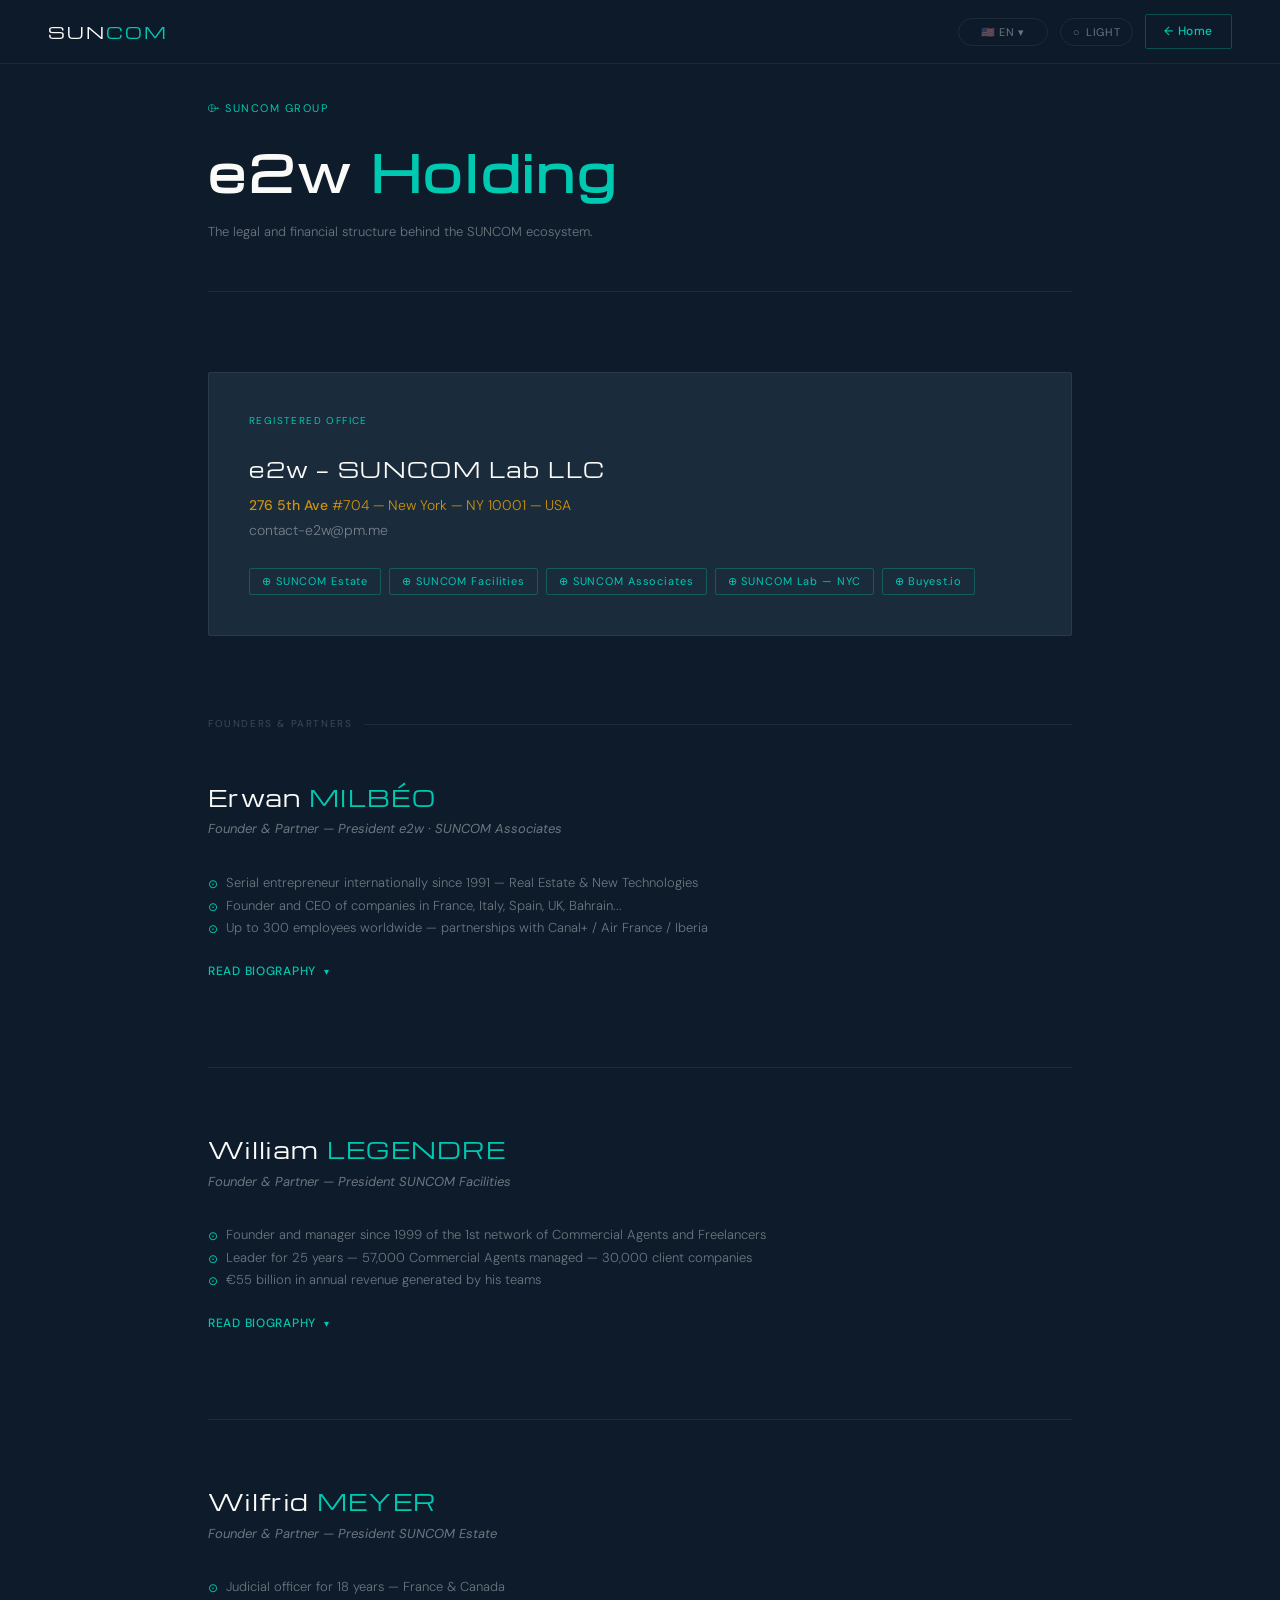
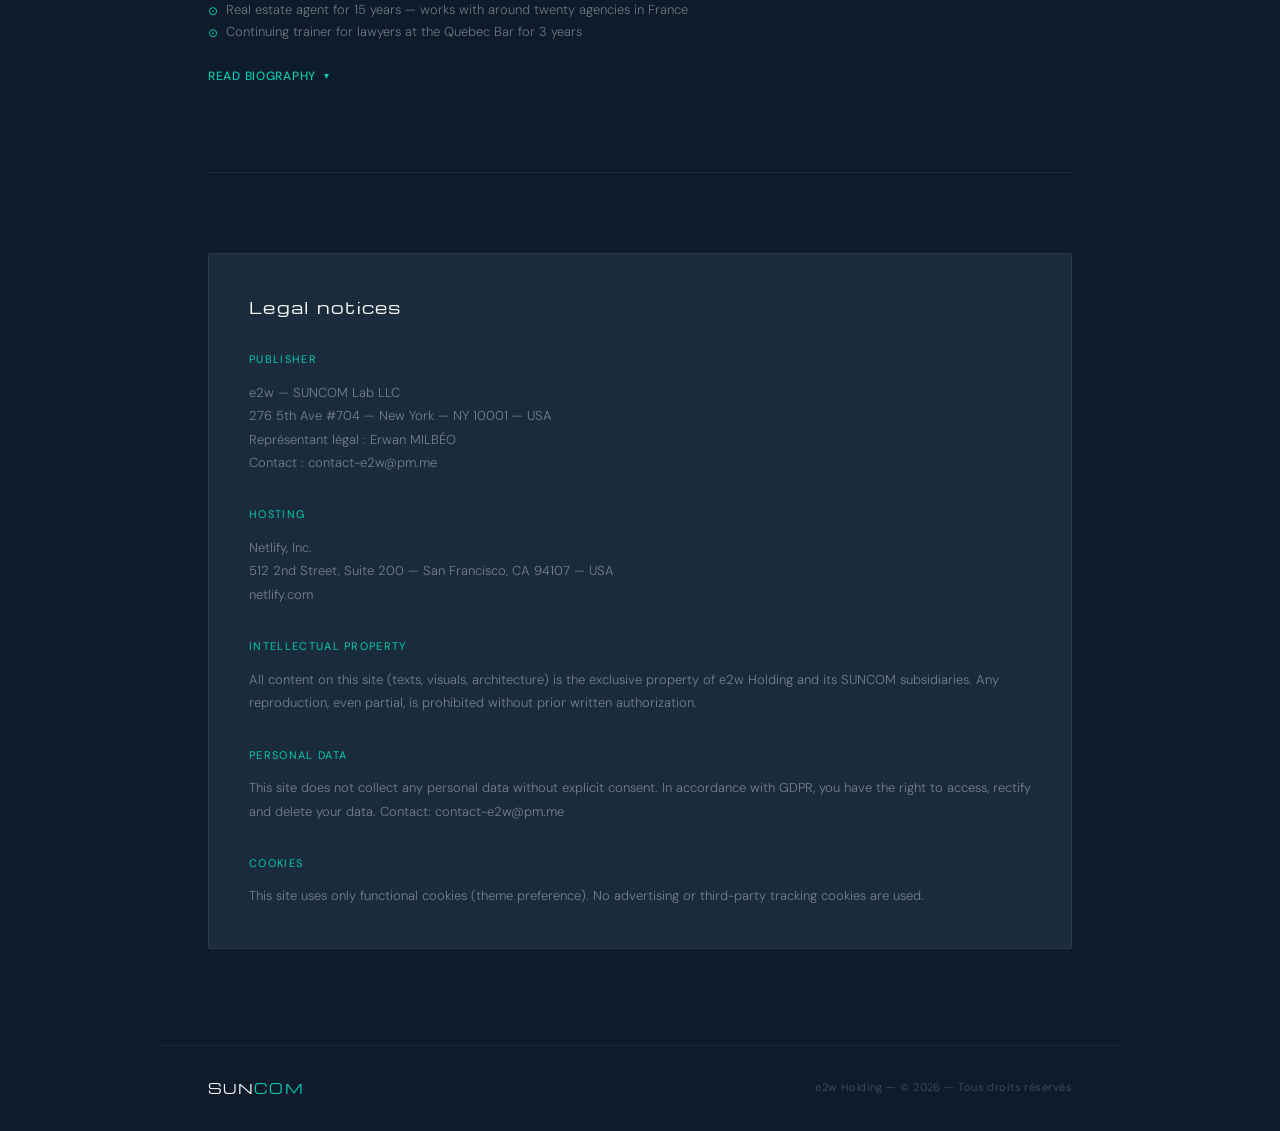
==== about.html @ 785fb731 "Fix widget Buyest localhost→prod, langue par défaut EN, support ?lang= en URL Co-Authored-By: Claude" ====
<!DOCTYPE html>
<html lang="fr">
<head>
<meta charset="UTF-8">
<meta name="viewport" content="width=device-width, initial-scale=1.0">
<title>SUNCOM — À propos · e2w Holding</title>
<link href="https://fonts.googleapis.com/css2?family=Michroma&family=DM+Sans:wght@300;400;500&family=Orbitron:wght@300;400&display=swap" rel="stylesheet">
<style>
  *, *::before, *::after { box-sizing: border-box; margin: 0; padding: 0; }

  :root {
    --bg: #FAFAF8; --bg-bloc: #FAFAF8; --bg-nav: rgba(250,250,248,0.92);
    --border: rgba(0,0,0,0.08); --text: #0D1B2A; --text-sub: #6B6A65;
    --text-muted: #C8C7C2; --footer-meta: #C8C7C2;
  }
  body.dark {
    --bg: #0D1B2A; --bg-bloc: #1A2B3C; --bg-nav: rgba(13,27,42,0.95);
    --border: rgba(255,255,255,0.07); --text: #FAFAF8;
    --text-sub: rgba(255,255,255,0.4); --text-muted: rgba(255,255,255,0.2);
    --footer-meta: rgba(255,255,255,0.2);
  }

  html { scroll-behavior: smooth; }
  body { font-family: 'DM Sans', sans-serif; background: var(--bg); color: var(--text); font-size: 15px; line-height: 1.6; overflow-x: hidden; transition: background 0.4s, color 0.4s; }

  /* NAV */
  nav { position: fixed; top: 0; left: 0; right: 0; z-index: 100; padding: 0 3rem; height: 64px; display: flex; align-items: center; justify-content: space-between; background: var(--bg-nav); backdrop-filter: blur(12px); border-bottom: 1px solid var(--border); transition: background 0.4s, border-color 0.4s; }
  .nav-logo { font-family: 'Michroma', sans-serif; font-size: 16px; letter-spacing: 0.12em; color: var(--text); text-decoration: none; transition: color 0.4s; }
  .nav-logo span { color: #00C9B1; }
  .nav-right { display: flex; align-items: center; gap: 12px; }
  .theme-toggle { display: flex; align-items: center; gap: 6px; font-size: 11px; letter-spacing: 0.06em; text-transform: uppercase; color: var(--text-sub); cursor: pointer; border: 1px solid var(--border); padding: 6px 12px; border-radius: 20px; background: transparent; transition: all 0.2s; font-family: 'DM Sans', sans-serif; }
  .theme-toggle:hover { border-color: #00C9B1; color: #00C9B1; }
  .nav-back { font-size: 12px; font-weight: 500; letter-spacing: 0.05em; color: var(--text); text-decoration: none; border: 1px solid var(--border); padding: 7px 18px; border-radius: 2px; transition: all 0.2s; }
  body.dark .nav-back { color: #00C9B1; border-color: rgba(0,201,177,0.3); }
  body.dark .nav-back:hover { background: rgba(0,201,177,0.1); border-color: #00C9B1; }

  /* LAYOUT */
  .page { max-width: 960px; margin: 0 auto; padding: 100px 3rem 6rem; }

  /* HEADER PAGE */
  .page-header { margin-bottom: 5rem; border-bottom: 1px solid var(--border); padding-bottom: 3rem; }
  .page-eyebrow { font-size: 11px; letter-spacing: 0.14em; text-transform: uppercase; color: #00C9B1; margin-bottom: 1rem; }
  .page-title { font-family: 'Michroma', sans-serif; font-size: clamp(28px, 5vw, 48px); letter-spacing: 0.06em; color: var(--text); margin-bottom: 0.75rem; transition: color 0.4s; }
  .page-title span { color: #00C9B1; }
  .page-sub { font-size: 13px; color: var(--text-sub); font-weight: 300; }

  /* E2W BLOC */
  .e2w-bloc { background: var(--bg-bloc); border: 1px solid var(--border); border-radius: 2px; padding: 2.5rem; margin-bottom: 5rem; transition: background 0.4s, border-color 0.4s; }
  .e2w-label { font-size: 10px; letter-spacing: 0.14em; text-transform: uppercase; color: #00C9B1; margin-bottom: 1.5rem; }
  .e2w-name { font-family: 'Michroma', sans-serif; font-size: 20px; letter-spacing: 0.08em; color: var(--text); margin-bottom: 0.5rem; }
  .e2w-address { font-size: 14px; color: var(--text-sub); font-weight: 300; margin-bottom: 1.5rem; line-height: 1.8; }
  .e2w-address strong { color: var(--text); font-weight: 500; }
  .e2w-tags { display: flex; flex-wrap: wrap; gap: 8px; }
  .e2w-tag { font-size: 11px; letter-spacing: 0.08em; color: #00C9B1; border: 1px solid rgba(0,201,177,0.3); padding: 4px 12px; border-radius: 2px; }

  /* SECTION TITLE */
  .section-label { font-size: 10px; letter-spacing: 0.16em; text-transform: uppercase; color: var(--text-muted); margin-bottom: 3rem; display: flex; align-items: center; gap: 12px; transition: color 0.4s; }
  .section-label::after { content: ''; flex: 1; height: 1px; background: var(--border); }

  /* TEAM MEMBER */
  .member { margin-bottom: 4rem; padding-bottom: 4rem; border-bottom: 1px solid var(--border); }
  .member:last-child { border-bottom: none; }
  .member-header { margin-bottom: 2rem; }
  .member-name { font-family: 'Michroma', sans-serif; font-size: 22px; letter-spacing: 0.06em; color: var(--text); margin-bottom: 4px; transition: color 0.4s; }
  .member-name span { color: #00C9B1; }
  .member-role { font-size: 13px; color: var(--text-sub); font-style: italic; margin-bottom: 1.25rem; }
  .member-bullets { margin-bottom: 1.5rem; }
  .member-bullet { font-size: 13px; color: var(--text-sub); font-weight: 300; line-height: 1.7; display: flex; gap: 8px; }
  .member-bullet::before { content: '⊙'; color: #00C9B1; font-size: 12px; margin-top: 2px; flex-shrink: 0; }

  /* BIO */
  .bio-toggle { font-size: 12px; font-weight: 500; letter-spacing: 0.06em; text-transform: uppercase; color: #00C9B1; background: none; border: none; cursor: pointer; display: flex; align-items: center; gap: 8px; padding: 0; font-family: 'DM Sans', sans-serif; margin-bottom: 1.5rem; }
  .bio-toggle::after { content: '▾'; font-size: 10px; transition: transform 0.3s; }
  .bio-toggle.open::after { transform: rotate(180deg); }
  .bio-content { display: none; }
  .bio-body p { font-size: 13.5px; font-weight: 300; color: rgba(255,255,255,0.65); line-height: 1.8; margin-bottom: 1rem; transition: color 0.4s; }
  body:not(.dark) .bio-body p { color: rgba(13,27,42,0.7); }
  .bio-content.open { display: block; }
  .bio-history-title { font-size: 16px; font-weight: 500; color: var(--text); margin-bottom: 1rem; transition: color 0.4s; }
  .bio-history-title::before { content: '⌱ '; color: #00C9B1; }
  .bio-text { font-size: 13.5px; font-weight: 300; color: var(--text-sub); line-height: 1.8; margin-bottom: 1rem; transition: color 0.4s; }
  .bio-quote { font-size: 13px; font-style: italic; color: var(--text-muted); border-left: 2px solid #00C9B1; padding-left: 1rem; margin-top: 1.5rem; transition: color 0.4s; }

  /* LEGAL */
  .legal-bloc { background: var(--bg-bloc); border: 1px solid var(--border); border-radius: 2px; padding: 2.5rem; margin-top: 5rem; transition: background 0.4s, border-color 0.4s; }
  .legal-title { font-family: 'Michroma', sans-serif; font-size: 16px; letter-spacing: 0.08em; color: var(--text); margin-bottom: 2rem; transition: color 0.4s; }
  .legal-block { margin-bottom: 2rem; }
  .legal-block-title { font-size: 11px; letter-spacing: 0.12em; text-transform: uppercase; color: #00C9B1; margin-bottom: 0.75rem; }
  .legal-block-text { font-size: 13px; font-weight: 300; color: var(--text-sub); line-height: 1.8; transition: color 0.4s; }

  /* FOOTER */
  footer { border-top: 1px solid var(--border); padding: 2rem 3rem; display: flex; align-items: center; justify-content: space-between; max-width: 960px; margin: 0 auto; transition: border-color 0.4s; }
  .footer-logo { font-family: 'Michroma', sans-serif; font-size: 13px; letter-spacing: 0.1em; color: var(--text); transition: color 0.4s; }
  .footer-logo span { color: #00C9B1; }
  .footer-meta { font-size: 11px; color: var(--footer-meta); letter-spacing: 0.04em; transition: color 0.4s; }

  @media (max-width: 700px) {
    nav { padding: 0 1.25rem; }
    .page { padding: 88px 1.5rem 4rem; }
    footer { padding: 1.5rem; flex-direction: column; gap: 8px; text-align: center; }
    .e2w-tags { flex-direction: column; }
  }
</style>
</head>
<body class="dark">

<nav>
  <a href="index.html" class="nav-logo">SUN<span>COM</span></a>
  <div class="nav-right">
    <div id="langSelector"></div>
    <button class="theme-toggle" id="themeToggle">
      <span id="toggleIcon">○</span>
      <span id="toggleLabel">Light</span>
    </button>
    <a href="index.html" class="nav-back" data-i18n="back_home">← Accueil</a>
  </div>
</nav>

<div class="page">

  <!-- HEADER -->
  <div class="page-header">
    <p class="page-eyebrow" data-i18n="about_eyebrow">⌱ Groupe SUNCOM</p>
    <h1 class="page-title">e2w <span>Holding</span></h1>
    <p class="page-sub" data-i18n="about_sub">La structure juridique et financière derrière l'écosystème SUNCOM.</p>
  </div>

  <!-- SIÈGE SOCIAL -->
  <div class="e2w-bloc">
    <div class="e2w-label" data-i18n="e2w_label">Siège social</div>
    <div class="e2w-name">e2w — SUNCOM Lab LLC</div>
    <div class="e2w-address">
      <span style="color:rgba(240,165,0,0.85);"><strong style="color:rgba(240,165,0,0.85);">276 5th Ave</strong> #704 — New York — NY 10001 — USA</span><br>
      contact-e2w@pm.me
    </div>
    <div class="e2w-tags">
      <span class="e2w-tag">⊕ SUNCOM Estate</span>
      <span class="e2w-tag">⊕ SUNCOM Facilities</span>
      <span class="e2w-tag">⊕ SUNCOM Associates</span>
      <span class="e2w-tag">⊕ SUNCOM Lab — NYC</span>
      <span class="e2w-tag">⊕ Buyest.io</span>
    </div>
  </div>

  <!-- TEAM -->
  <div class="section-label" data-i18n="section_team">Fondateurs &amp; Associés</div>

  <!-- ERWAN MILBÉO -->
  <div class="member">
    <div class="member-header">
      <div class="member-name">Erwan <span>MILBÉO</span></div>
      <div class="member-role" data-i18n="erwan_role">Fondateur &amp; Associé — Président e2w · SUNCOM Associates</div>
    </div>
    <div class="member-bullets">
      <div class="member-bullet" data-i18n="erwan_b1">Serial entrepreneur à l'international depuis 1991 — Immobilier &amp; Nouvelles Technologies</div>
      <div class="member-bullet" data-i18n="erwan_b2">Fondateur et Dirigeant de Sociétés en France, Italie, Espagne, GB, Bahrein...</div>
      <div class="member-bullet" data-i18n="erwan_b3">Jusqu'à 300 salariés dans le monde — partenariats TV Groupe Canal+ / Air France / Ibéria</div>
    </div>
    <button class="bio-toggle" data-i18n-bio="erwan" onclick="toggleBio(this)" data-i18n="bio_read">Lire la biographie</button>
    <div class="bio-content">
      <div class="bio-history-title" data-i18n="erwan_history">Un peu d'histoire</div>
      <div class="bio-body" data-i18n-html="erwan_bio"><p class="bio-text">Né en 1966 et suite à une jeunesse de compétiteur sportif, il a reçu 3 années de formation universitaire en langues et civilisations étrangères avant de comprendre que ce choix d'orientation n'allait pas lui convenir. Il lui fallait de l'action !</p>
      <p class="bio-text">Depuis 35 ans, créateur, dirigeant et actionnaire de sociétés à l'international dans les secteurs de l'immobilier et des nouvelles technologies. En partenariat avec les groupes Canal Plus, Air France et Ibéria, il fut le seul dirigeant à disposer d'un comptoir au nom de sa société aux aéroports de Paris et à posséder son propre avion de ligne pour accompagner sa clientèle sur les sites où étaient déployées ses luxueuses promotions immobilières à travers le monde.</p>
      <p class="bio-text">Dès l'arrivée de l'Internet, sa société MKT Lines comptait parmi les leaders du reverse engineering et de la Search Engine Optimization. D'approche facile et d'un naturel convivial, il partage son temps entre ses activités professionnelles et sportives.</p>
      <p class="bio-text">Il se consacre désormais activement au lancement de son nouveau projet avec la participation de ses associés et amis de longue date, William &amp; Wilfrid. Il pilote et préside e2w et la filiale SUNCOM Associates. Il est au contact des nouveaux partenaires et investisseurs. Tout entrepreneur ambitieux reçoit un accueil favorable et une écoute privilégiée au sein de son réseau professionnel.</p></div>
    </div>
  </div>

  <!-- WILLIAM LEGENDRE -->
  <div class="member">
    <div class="member-header">
      <div class="member-name">William <span>LEGENDRE</span></div>
      <div class="member-role" data-i18n="william_role">Fondateur &amp; Associé — Président SUNCOM Facilities</div>
    </div>
    <div class="member-bullets">
      <div class="member-bullet" data-i18n="william_b1">Fondateur et gérant depuis 1999 du 1er réseau d'Agents Commerciaux et Freelances</div>
      <div class="member-bullet" data-i18n="william_b2">Leader depuis 25 ans — 57 000 Agents Commerciaux gérés — 30 000 Entreprises clientes</div>
      <div class="member-bullet" data-i18n="william_b3">55 milliards d'euros de C.A. générés chaque année par ses équipes</div>
    </div>
    <button class="bio-toggle" data-i18n-bio="william" onclick="toggleBio(this)" data-i18n="bio_read">Lire la biographie</button>
    <div class="bio-content">
      <div class="bio-history-title" data-i18n="william_history">Un peu d'histoire</div>
      <div class="bio-body" data-i18n-html="william_bio"><p class="bio-text">L'univers de la vente est son moteur ! Né en 1975, diplômé de l'ESC Reims puis de l'EAP Paris-Champernet, il fonde la plateforme AgentCo il y a plus de 25 ans et devient ainsi le N°1 du recrutement et de la mise en relation d'agents commerciaux indépendants avec ses entreprises clientes à travers la France, la Belgique et le Luxembourg.</p>
      <p class="bio-text">Le monde de l'immobilier n'échappe pas à ses talents. Il est le pionnier du modèle des réseaux de mandataires indépendants et développe le sourcing des structures aujourd'hui leaders sur le marché français — telles que IAD ou SAFTI — qui représentent à eux seuls 27% du marché de l'immobilier français.</p>
      <p class="bio-text">Associé avec Wilfrid &amp; Erwan dans e2w, il pilote et préside la filiale SUNCOM Facilities au sein de laquelle il fait vivre sa passion récente pour l'I.A. et l'automatisation au service de la prospection, de la vente et de la relation client. Le virage immobilier !</p></div>
    </div>
  </div>

  <!-- WILFRID MEYER -->
  <div class="member">
    <div class="member-header">
      <div class="member-name">Wilfrid <span>MEYER</span></div>
      <div class="member-role" data-i18n="wilfrid_role">Fondateur &amp; Associé — Président SUNCOM Estate</div>
    </div>
    <div class="member-bullets">
      <div class="member-bullet" data-i18n="wilfrid_b1">Commissaire de justice pendant 18 ans — France &amp; Canada</div>
      <div class="member-bullet" data-i18n="wilfrid_b2">Agent Immobilier pendant 15 ans — collabore avec une vingtaine d'agences en France</div>
      <div class="member-bullet" data-i18n="wilfrid_b3">Formateur en continu des avocats inscrits au barreau du Québec pendant 3 ans</div>
    </div>
    <button class="bio-toggle" data-i18n-bio="wilfrid" onclick="toggleBio(this)" data-i18n="bio_read">Lire la biographie</button>
    <div class="bio-content">
      <div class="bio-history-title" data-i18n="wilfrid_history">Un peu d'histoire</div>
      <div class="bio-body" data-i18n-html="wilfrid_bio"><p class="bio-text">Né en 1965, après avoir usé ses fonds de culottes sur les bancs de la Faculté de droit de Rouen, il a exercé la profession de Commissaire de Justice pendant près de 20 ans, en France et en DOM-TOM. Il a développé parallèlement une activité de vente aux enchères de prestige pour collectionneurs du monde entier (bijoux, vins, joaillerie, parfums...) et de vente d'œuvres d'art à l'international (USA, Vénézuela...).</p>
      <p class="bio-text">Sa passion pour la voile au long cours l'a détourné quelques années de ces activités pour son plus grand enrichissement personnel. Plus tard, le goût de l'immobilier lui est apparu lors de sa première association dans une agence montpelliéraine. Il collabore désormais avec une vingtaine d'agences en France.</p>
      <p class="bio-text">Le projet e2w s'inscrit très précisément dans sa volonté d'aller plus loin dans l'innovation au travers d'un projet ambitieux à dimension internationale. Associé à Erwan &amp; William dans la holding, il pilote et préside les activités immobilières de la filiale SUNCOM Estate. Toujours en quête de talents pour diriger et développer les succursales à travers le monde, il sait se rendre facilement disponible.</p>
      <p class="bio-quote">«&nbsp;L'audace a du génie, du pouvoir, de la magie&nbsp;» — Goethe</p></div>
    </div>
  </div>

  <!-- MENTIONS LÉGALES -->
  <div class="legal-bloc">
    <div class="legal-title" data-i18n="legal_title">Mentions légales</div>

    <div class="legal-block">
      <div class="legal-block-title" data-i18n="legal_editor">Éditeur</div>
      <div class="legal-block-text">
        e2w — SUNCOM Lab LLC<br>
        276 5th Ave #704 — New York — NY 10001 — USA<br>
        Représentant légal : Erwan MILBÉO<br>
        Contact : contact-e2w@pm.me
      </div>
    </div>

    <div class="legal-block">
      <div class="legal-block-title" data-i18n="legal_host">Hébergement</div>
      <div class="legal-block-text">
        Netlify, Inc.<br>
        512 2nd Street, Suite 200 — San Francisco, CA 94107 — USA<br>
        netlify.com
      </div>
    </div>

    <div class="legal-block">
      <div class="legal-block-title" data-i18n="legal_ip">Propriété intellectuelle</div>
      <div class="legal-block-text" data-i18n-html="legal_ip_text">
        L'ensemble des contenus présents sur ce site (textes, visuels, architecture) sont la propriété exclusive de e2w Holding et de ses filiales SUNCOM. Toute reproduction, même partielle, est interdite sans autorisation préalable écrite.
      </div>
    </div>

    <div class="legal-block">
      <div class="legal-block-title" data-i18n="legal_data">Données personnelles</div>
      <div class="legal-block-text" data-i18n-html="legal_data_text">
        Ce site ne collecte aucune donnée personnelle sans consentement explicite. Conformément au RGPD, vous disposez d'un droit d'accès, de rectification et de suppression de vos données. Pour toute demande : contact-e2w@pm.me
      </div>
    </div>

    <div class="legal-block" style="margin-bottom:0;">
      <div class="legal-block-title" data-i18n="legal_cookies">Cookies</div>
      <div class="legal-block-text" data-i18n-html="legal_cookies_text">
        Ce site utilise uniquement des cookies fonctionnels (préférence de thème). Aucun cookie publicitaire ou de traçage tiers n'est utilisé.
      </div>
    </div>
  </div>

</div>

<footer>
  <div class="footer-logo">SUN<span>COM</span></div>
  <div class="footer-meta">e2w Holding — © 2026 — Tous droits réservés</div>
</footer>

<script>
(function() {
  const THEME_KEY = 'suncom_theme';
  document.body.classList.add('dark');
  const saved = localStorage.getItem(THEME_KEY);
  if (saved === 'light') document.body.classList.remove('dark');

  function updateToggle() {
    const isDark = document.body.classList.contains('dark');
    document.getElementById('toggleLabel').textContent = isDark ? 'Light' : 'Dark';
    document.getElementById('toggleIcon').textContent = isDark ? '○' : '◑';
  }
  updateToggle();

  document.getElementById('themeToggle').addEventListener('click', () => {
    document.body.classList.toggle('dark');
    localStorage.setItem(THEME_KEY, document.body.classList.contains('dark') ? 'dark' : 'light');
    updateToggle();
  });
})();

function toggleBio(btn) {
  btn.classList.toggle('open');
  const content = btn.nextElementSibling;
  content.classList.toggle('open');
  const lang = localStorage.getItem('suncom_lang') || 'fr';
  const t = (typeof SUNCOM_LANGS !== 'undefined' && SUNCOM_LANGS[lang]) ? SUNCOM_LANGS[lang] : { bio_read: 'Lire la biographie', bio_hide: 'Masquer la biographie' };
  btn.textContent = btn.classList.contains('open') ? t.bio_hide : t.bio_read;
}
</script>

<script>
(function() {
  const p = new URLSearchParams(window.location.search).get('lang');
  if (p && ['fr','en','es','de','pt','ru'].includes(p)) {
    localStorage.setItem('suncom_lang', p);
  }
})();
</script>
<script src="lang.js?v=4"></script>
</body>
</html>
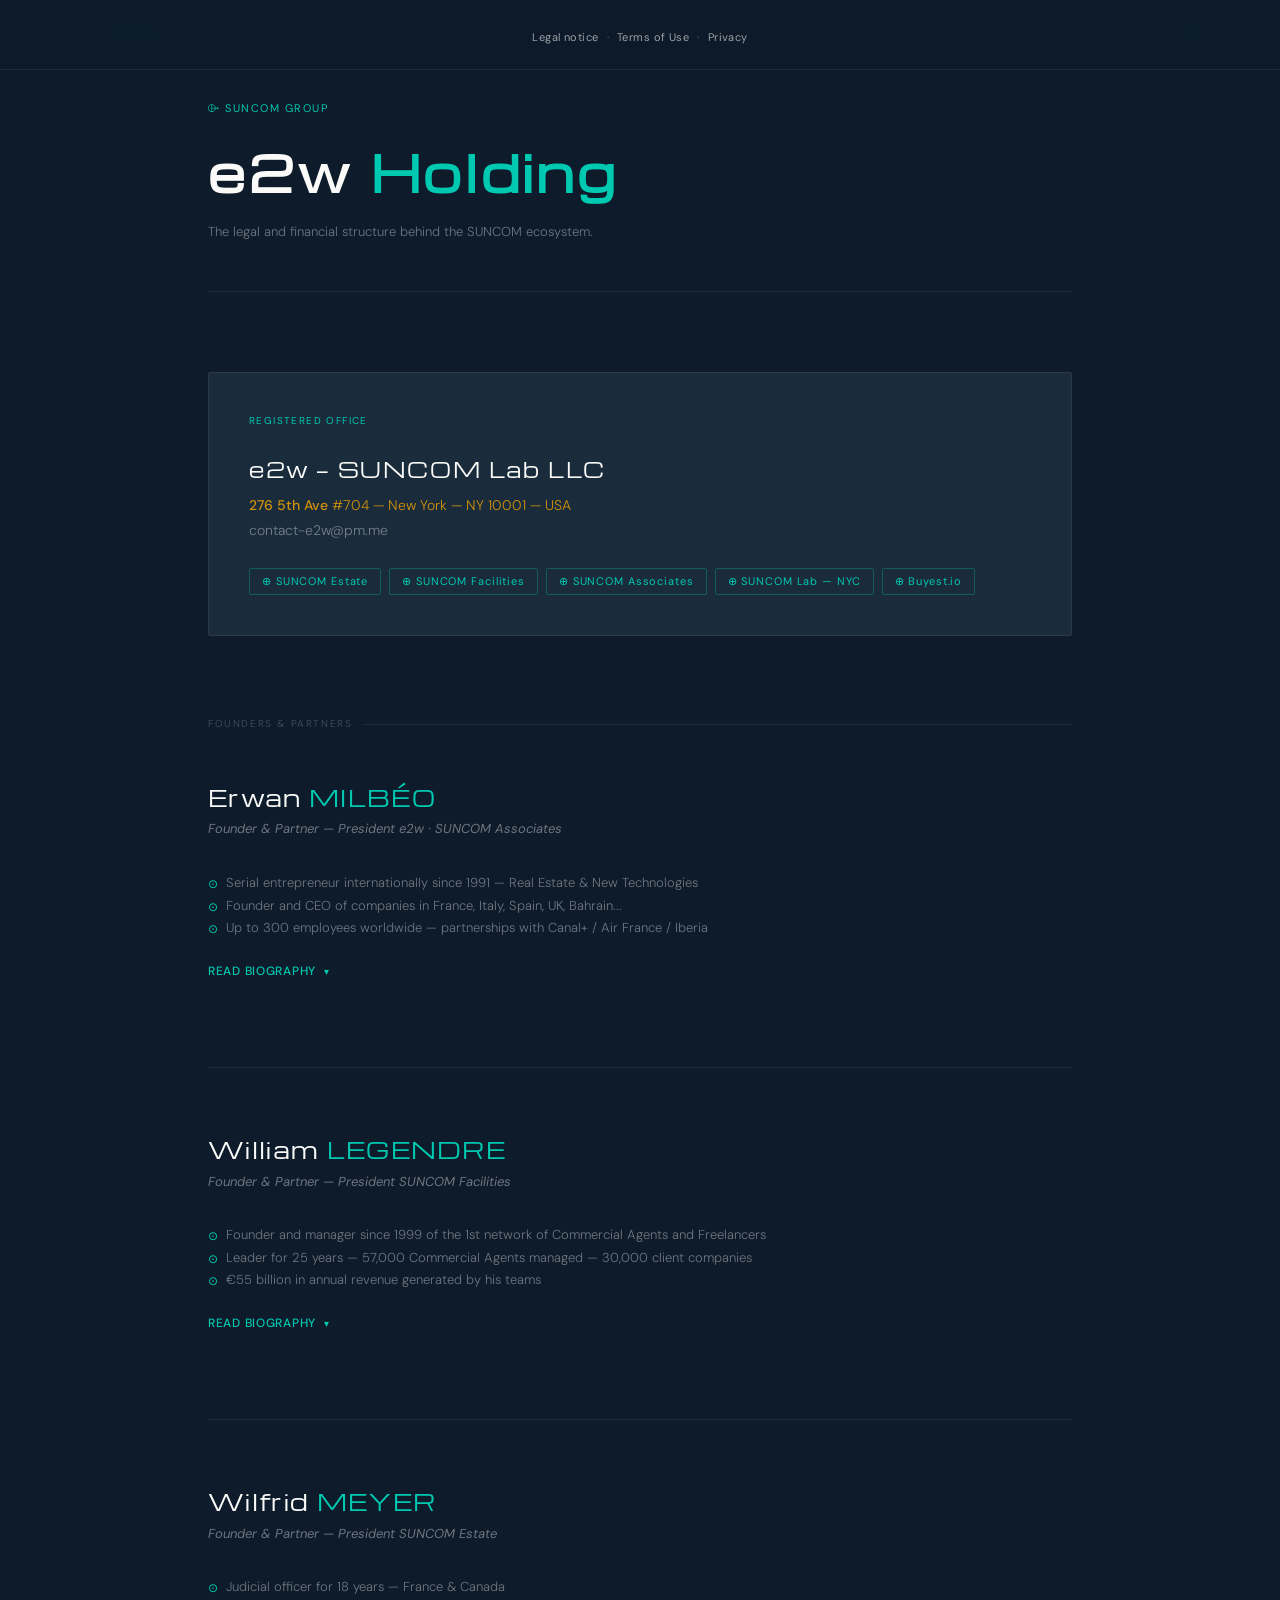
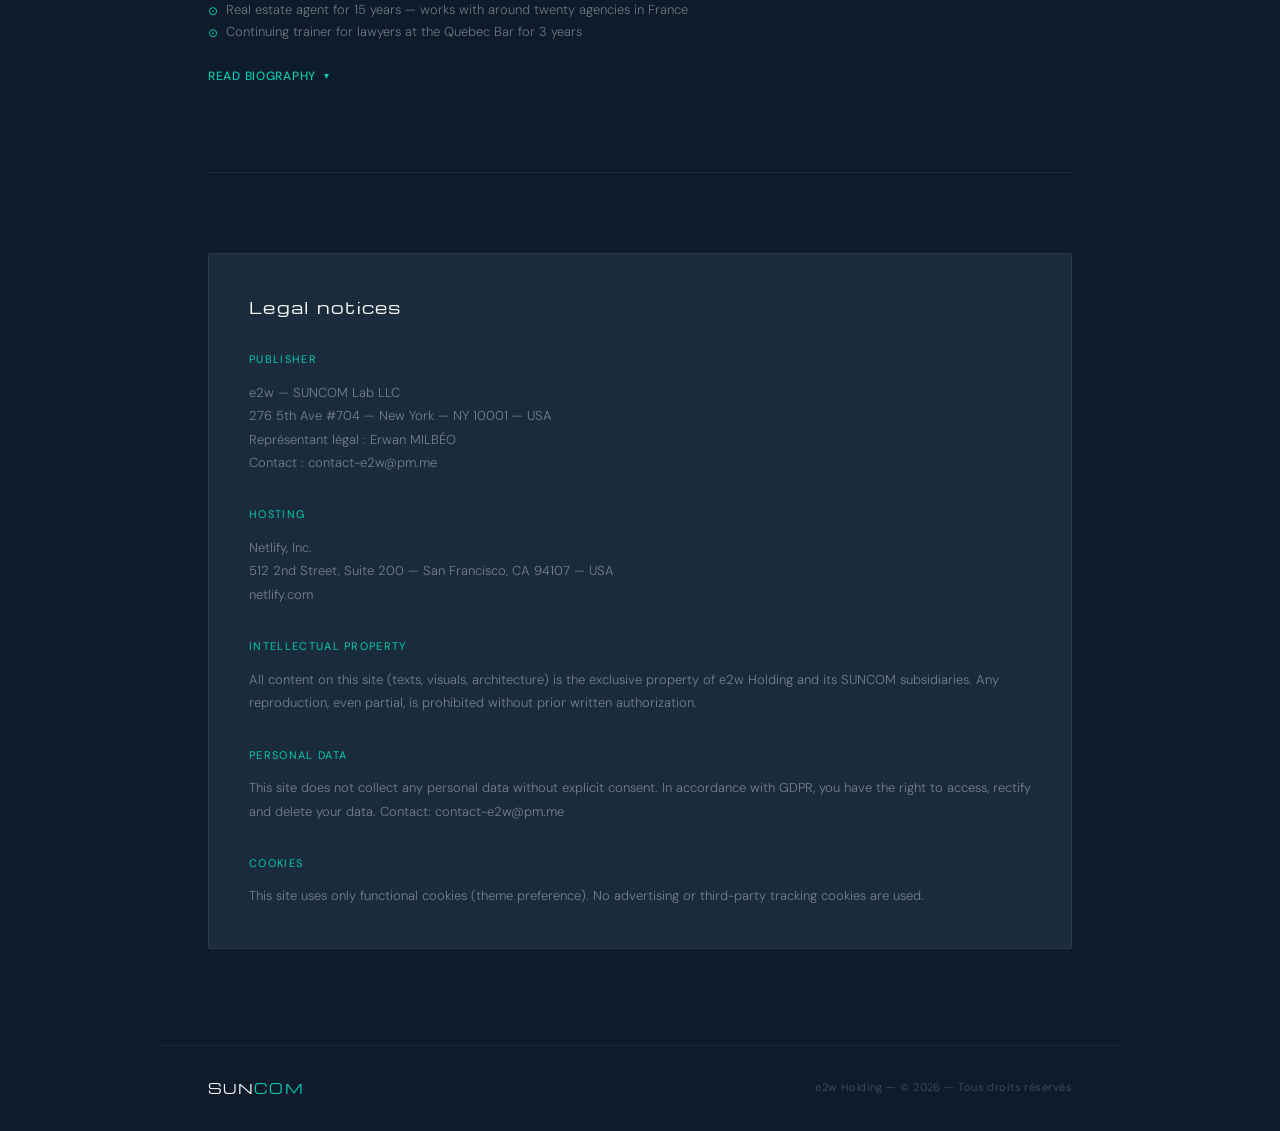
==== commit 8948fc78: "Informations légales : fenêtre unique CGU · Mentions · Confidentialité (6 langues), éditeur EMIAS + " ====
--- a/about.html
+++ b/about.html
@@ -1,5 +1,5 @@
 <!DOCTYPE html>
-<html lang="fr">
+<html lang="fr" translate="no">
 <head>
 <meta charset="UTF-8">
 <meta name="viewport" content="width=device-width, initial-scale=1.0">
@@ -100,6 +100,7 @@
     footer { padding: 1.5rem; flex-direction: column; gap: 8px; text-align: center; }
     .e2w-tags { flex-direction: column; }
   }
+.footer-legal-links{display:flex;justify-content:center;flex-wrap:wrap;gap:6px 8px;margin:6px 0 0;font-size:11px;letter-spacing:.04em}.footer-legal-links a{color:inherit;opacity:.6;text-decoration:none}.footer-legal-links a:hover{opacity:1;text-decoration:underline}.footer-legal-links i{font-style:normal;opacity:.35}
 </style>
 </head>
 <body class="dark">
@@ -257,6 +258,7 @@
 <footer>
   <div class="footer-logo">SUN<span>COM</span></div>
   <div class="footer-meta">e2w Holding — © 2026 — Tous droits réservés</div>
+  <nav class="footer-legal-links" aria-label="Legal"><a href="?legal=mentions" data-legal-libelle="mentions">Legal notice</a><i aria-hidden="true">·</i><a href="?legal=cgu" data-legal-libelle="cgu">Terms of Use</a><i aria-hidden="true">·</i><a href="?legal=confidentialite" data-legal-libelle="confidentialite">Privacy</a></nav>
 </footer>
 
 <script>
@@ -299,5 +301,6 @@
 })();
 </script>
 <script src="lang.js?v=4"></script>
+<script src="legal.js?v=1"></script>
 </body>
 </html>
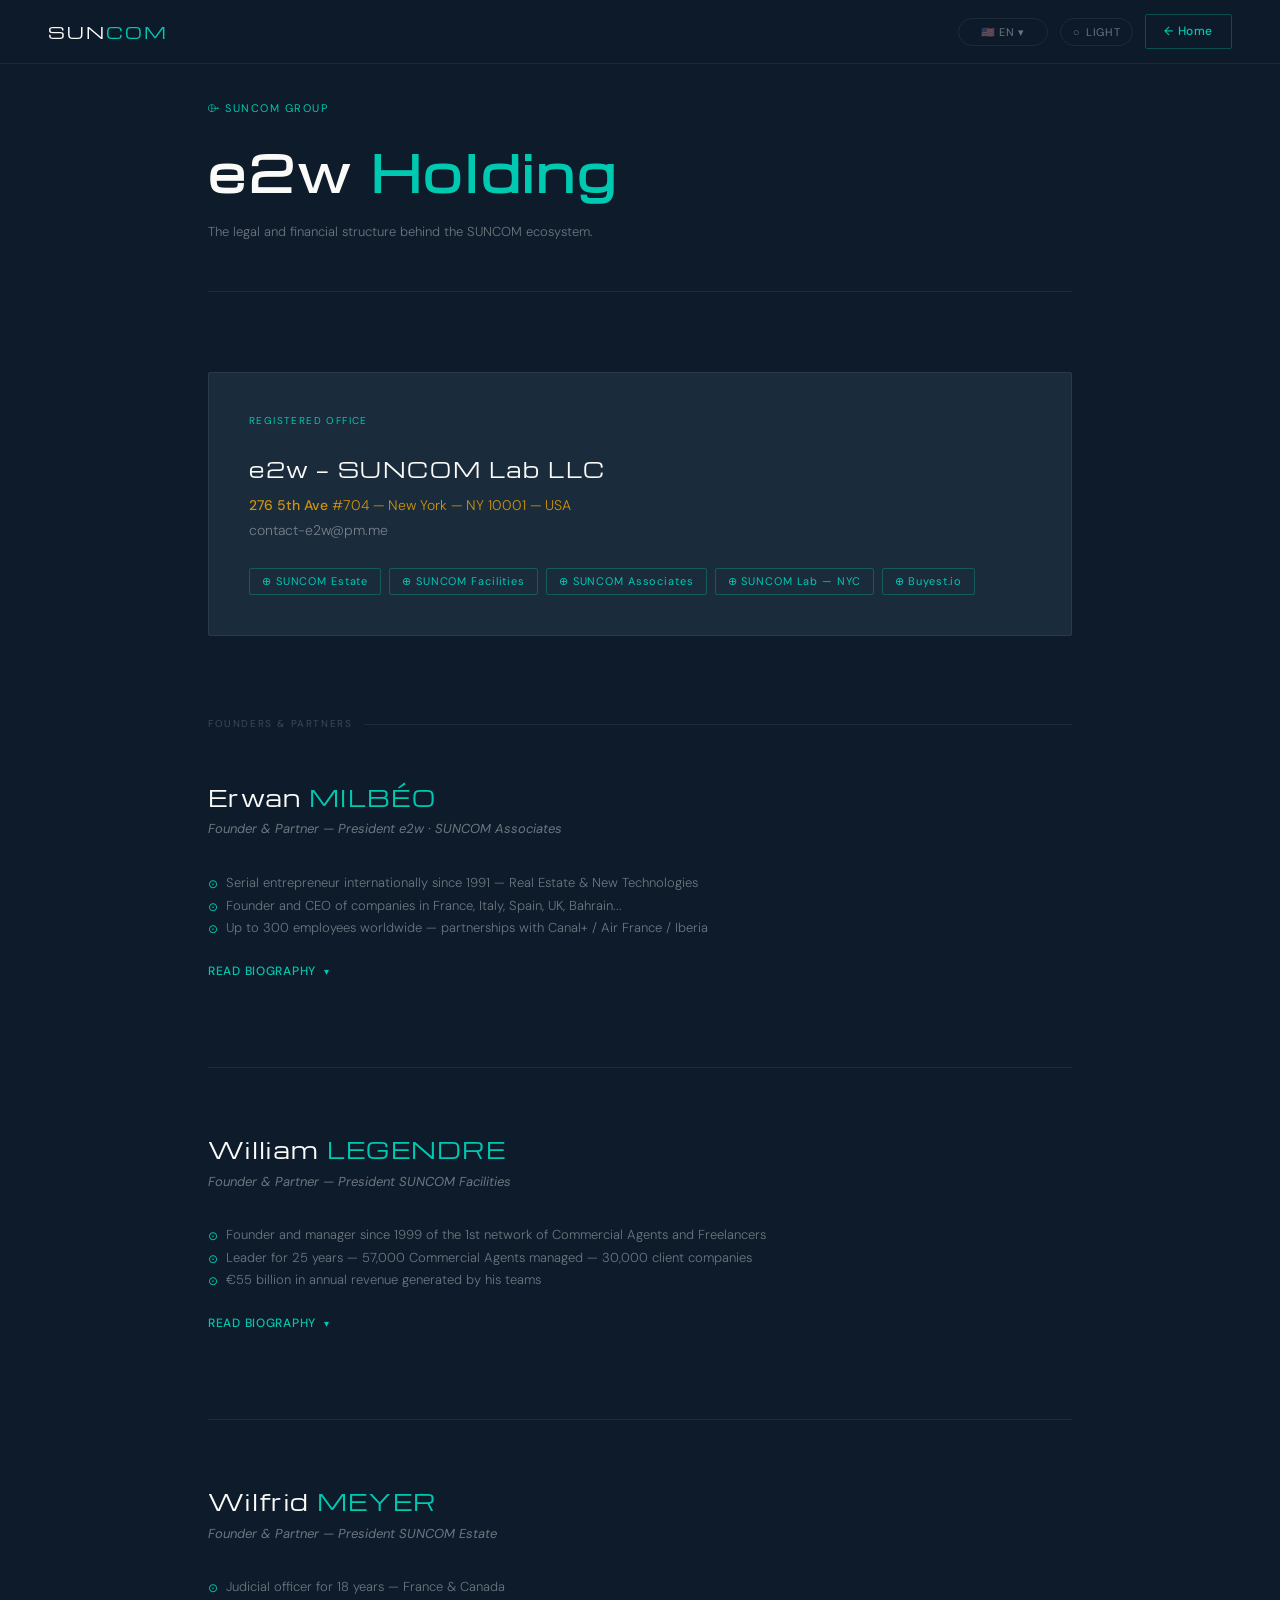
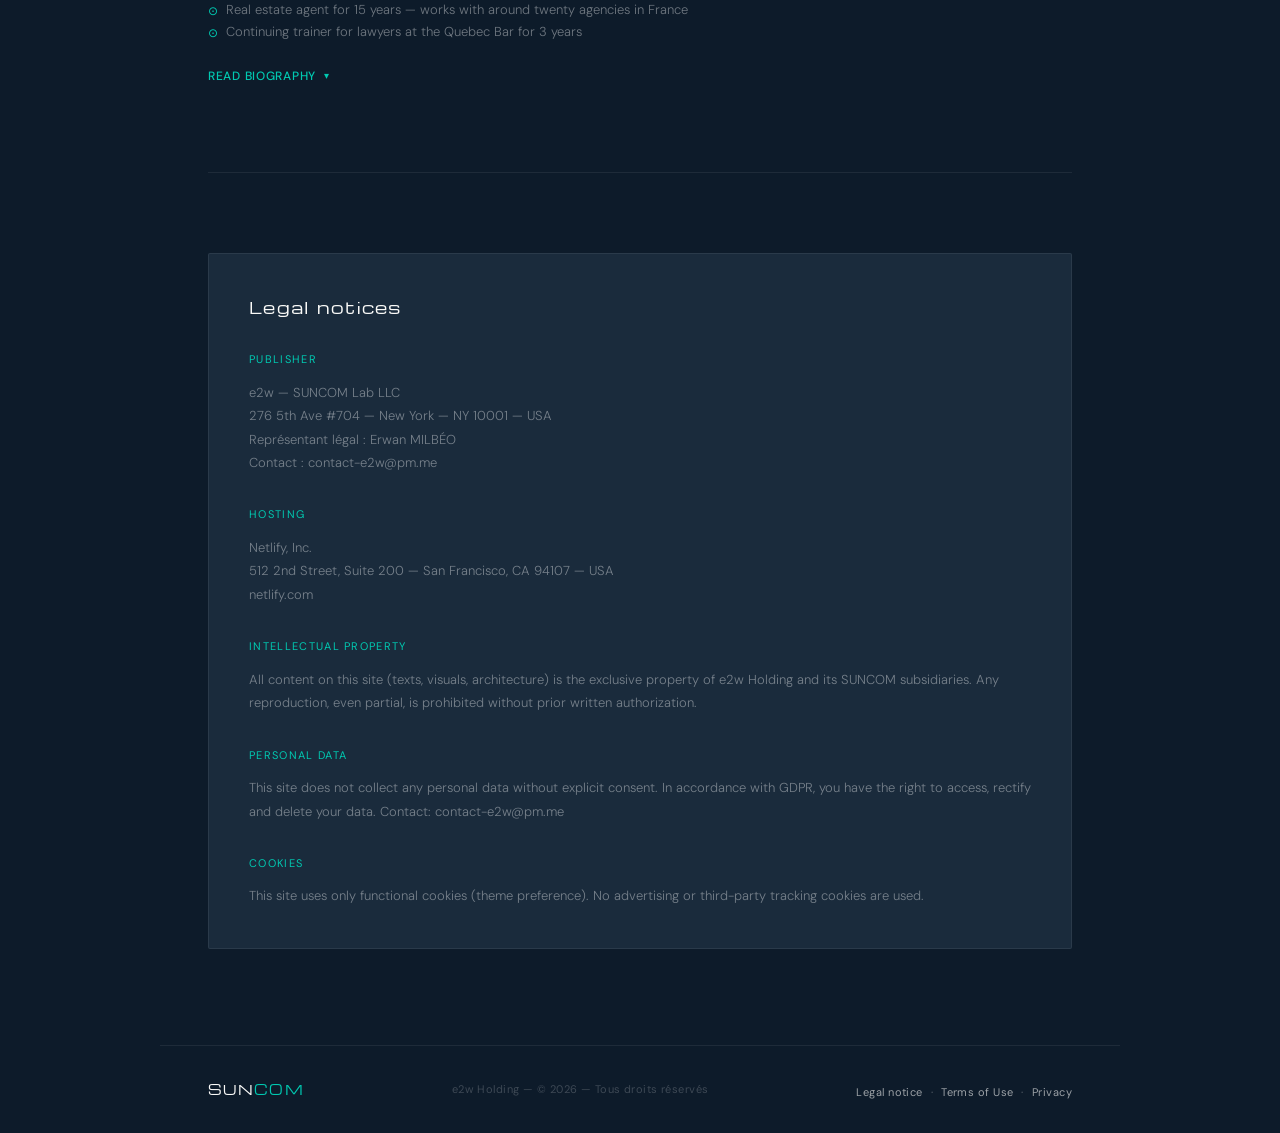
==== commit 2b61a656: "Liens légaux du pied : paragraphe au lieu de nav (le style nav fixe les plaçait en haut) Co-Authored" ====
--- a/about.html
+++ b/about.html
@@ -258,7 +258,7 @@
 <footer>
   <div class="footer-logo">SUN<span>COM</span></div>
   <div class="footer-meta">e2w Holding — © 2026 — Tous droits réservés</div>
-  <nav class="footer-legal-links" aria-label="Legal"><a href="?legal=mentions" data-legal-libelle="mentions">Legal notice</a><i aria-hidden="true">·</i><a href="?legal=cgu" data-legal-libelle="cgu">Terms of Use</a><i aria-hidden="true">·</i><a href="?legal=confidentialite" data-legal-libelle="confidentialite">Privacy</a></nav>
+  <p class="footer-legal-links"><a href="?legal=mentions" data-legal-libelle="mentions">Legal notice</a><i aria-hidden="true">·</i><a href="?legal=cgu" data-legal-libelle="cgu">Terms of Use</a><i aria-hidden="true">·</i><a href="?legal=confidentialite" data-legal-libelle="confidentialite">Privacy</a></p>
 </footer>
 
 <script>
